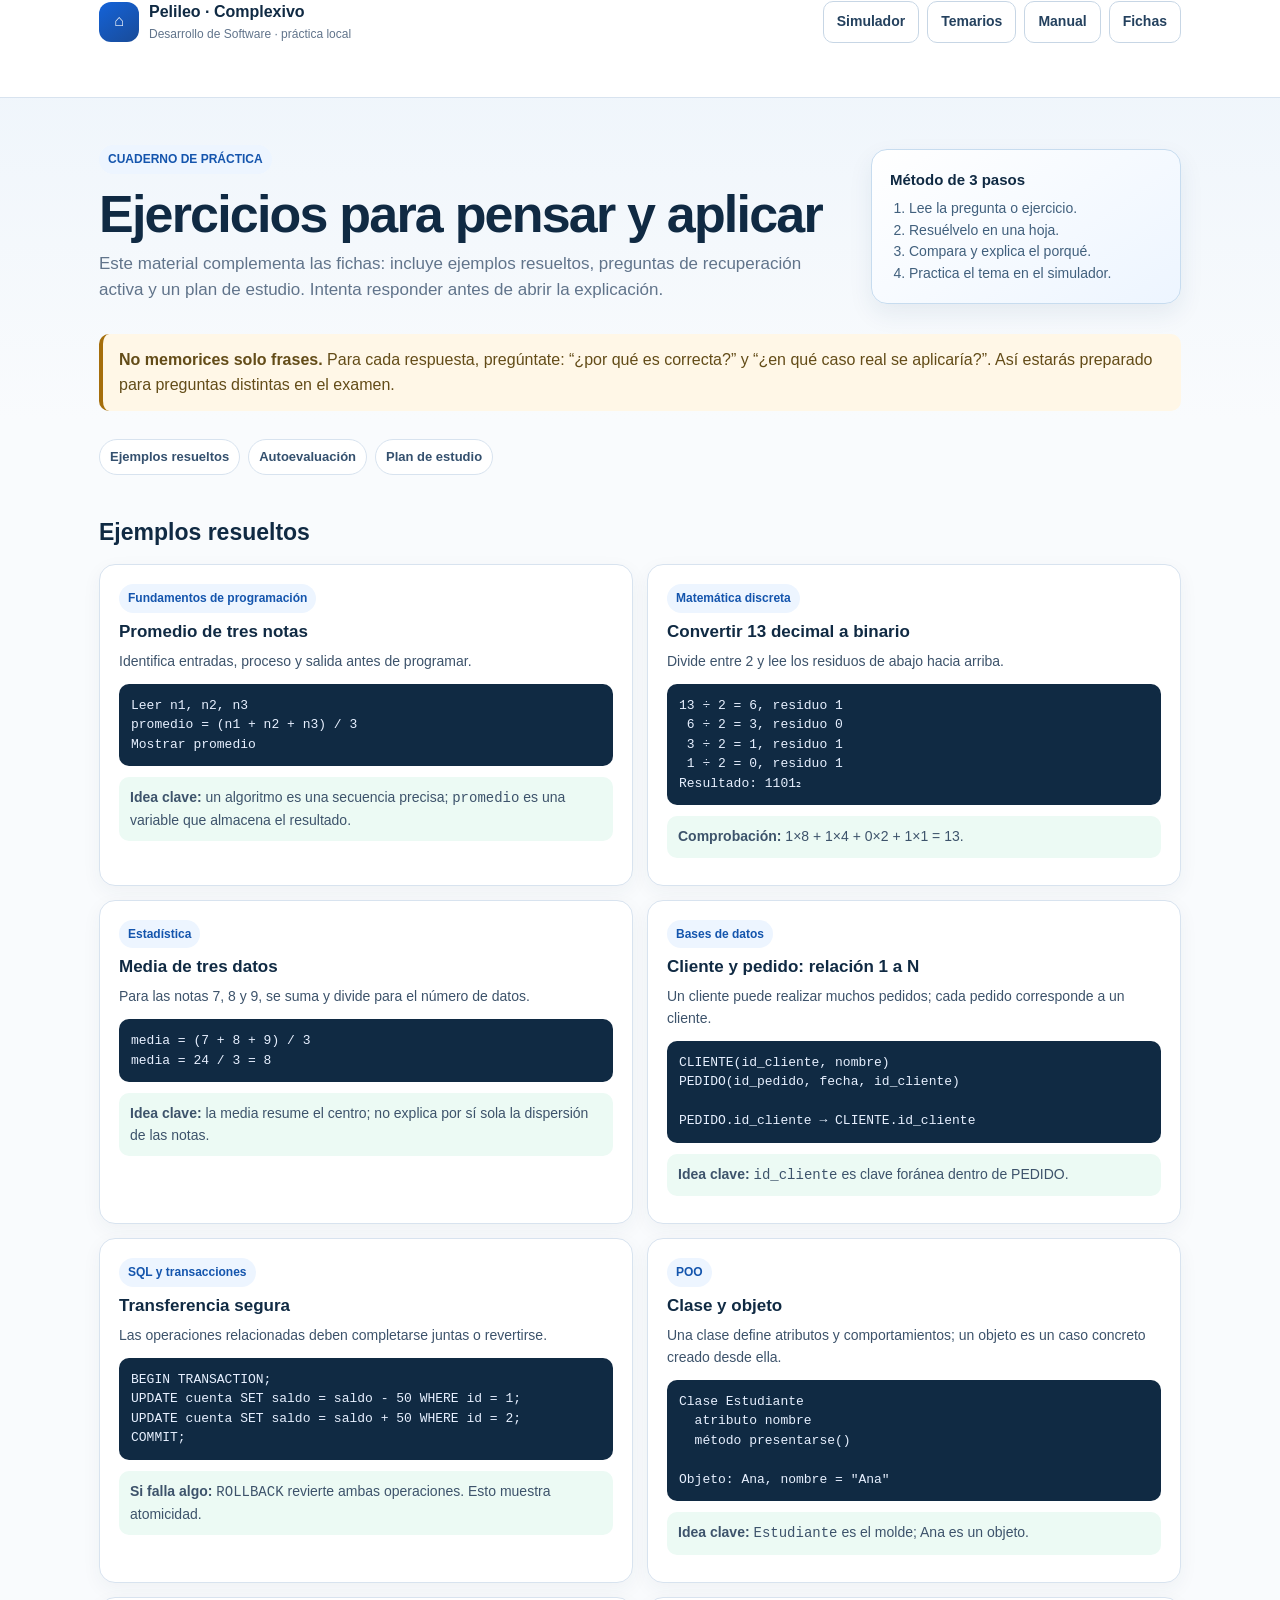
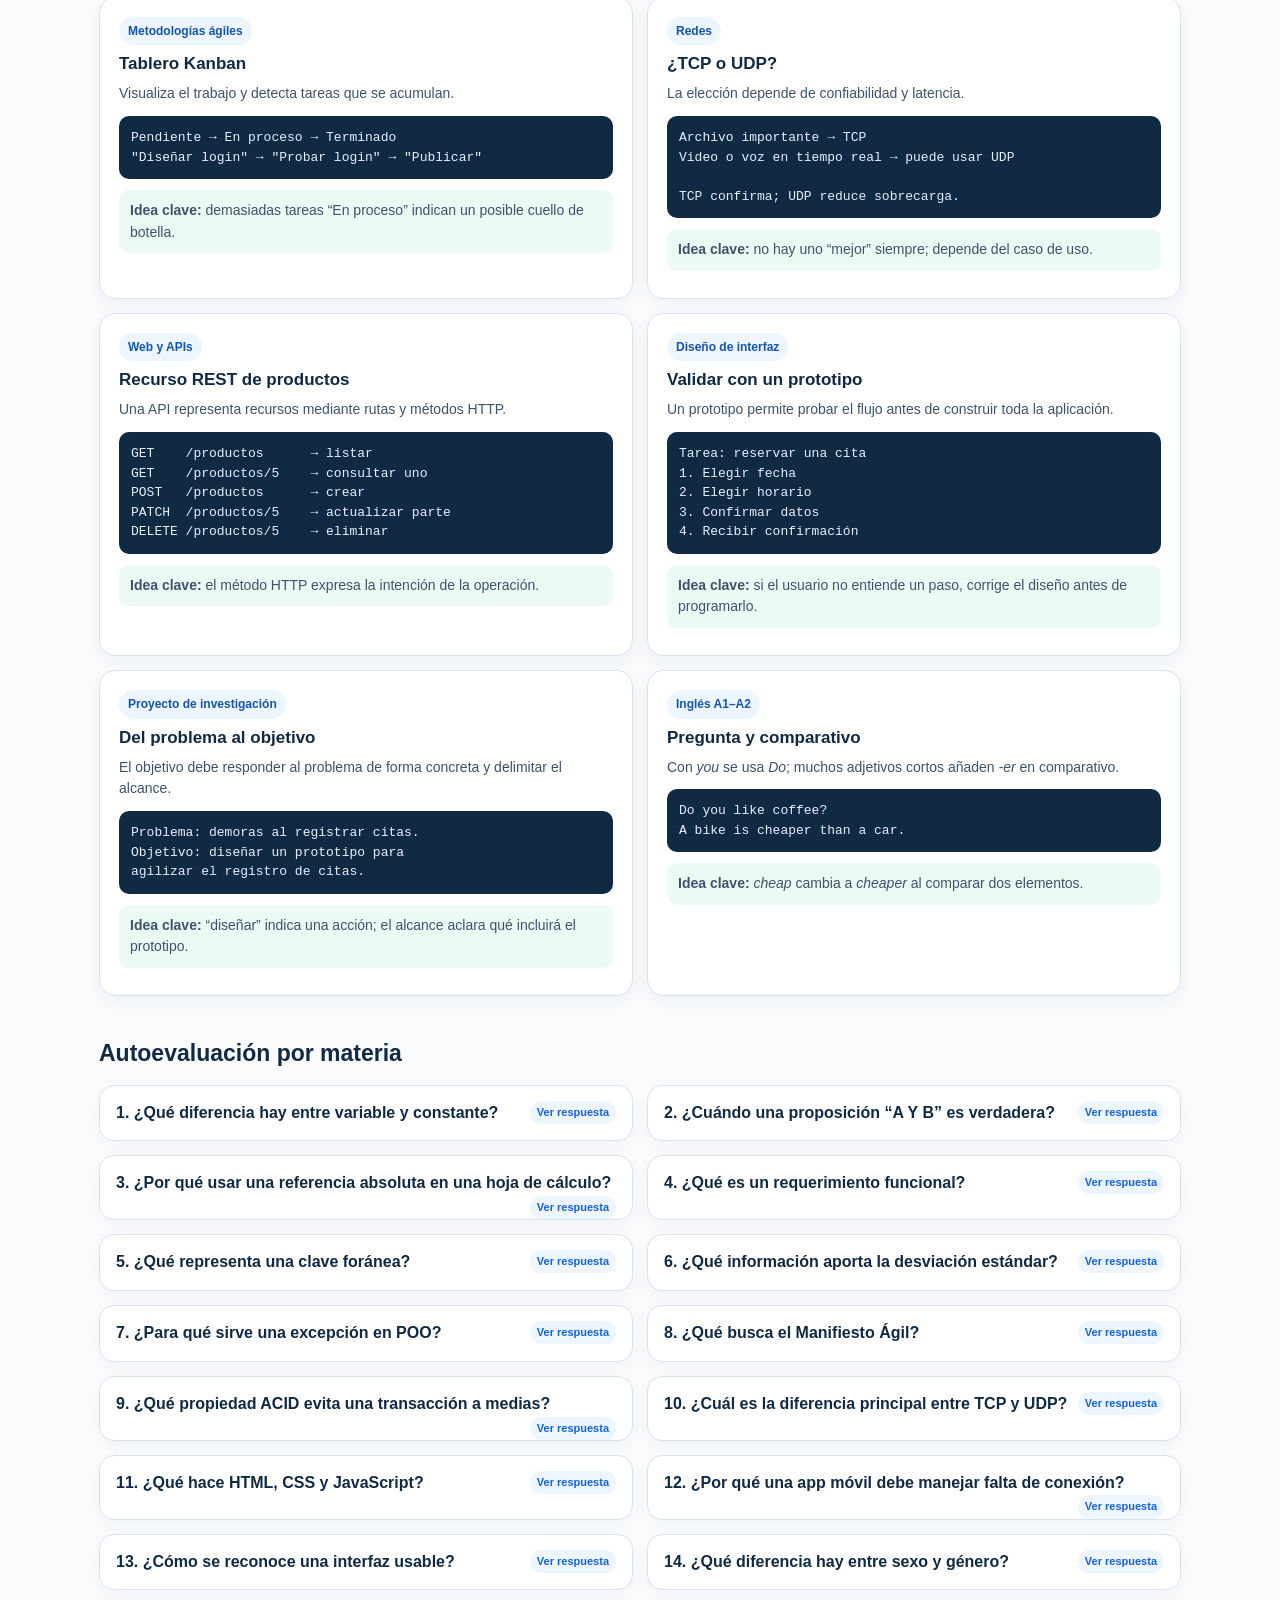
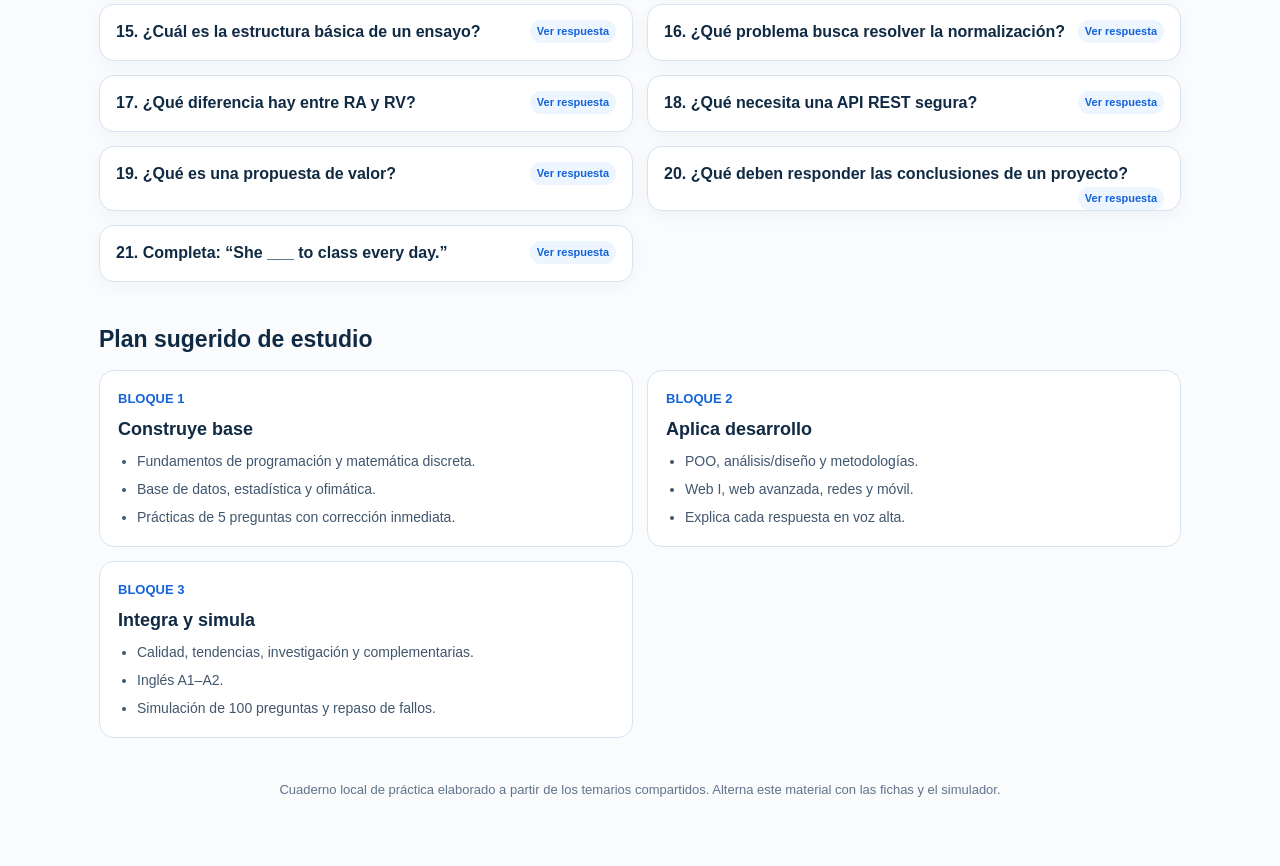
==== Cuaderno-de-Practica.html @ 14f020e8 "Primer commit" ====
<!doctype html>
<html lang="es">
<head>
<meta charset="utf-8"><meta name="viewport" content="width=device-width,initial-scale=1">
<title>Pelileo · Cuaderno de práctica</title>
<style>
:root{--navy:#102a43;--blue:#1463d9;--ink:#102a43;--muted:#61748b;--line:#d8e3ef;--bg:#f5f8fb;--card:#fff;--soft:#edf5ff;--green:#087856;--gold:#a56e0b}*{box-sizing:border-box}body{margin:0;background:linear-gradient(180deg,#edf4fb,#f9fbfd 420px);color:var(--ink);font:16px/1.55 Inter,Segoe UI,Arial,sans-serif}.top{position:sticky;top:0;z-index:5;background:rgba(255,255,255,.96);border-bottom:1px solid var(--line);backdrop-filter:blur(12px)}.wrap{max-width:1130px;margin:auto;padding:0 24px 54px}.top .wrap{min-height:70px;display:flex;align-items:center;justify-content:space-between;gap:14px}.brand{display:flex;align-items:center;gap:10px;font-weight:850}.logo{display:grid;place-items:center;width:40px;height:40px;border-radius:12px;background:linear-gradient(145deg,#1463d9,#194b98);color:#fff}.brand small{display:block;color:var(--muted);font-size:12px;font-weight:400}.links{display:flex;gap:8px;flex-wrap:wrap;justify-content:flex-end}.btn{display:inline-flex;align-items:center;justify-content:center;min-height:42px;padding:9px 13px;border:1px solid #c7d6e5;border-radius:10px;background:#fff;color:#24415e;font-size:14px;font-weight:800;text-decoration:none}.btn:hover{border-color:var(--blue);color:var(--blue)}.hero{padding:47px 0 25px;display:grid;grid-template-columns:1fr 310px;gap:30px;align-items:end}.eyebrow,.kind{display:inline-block;padding:5px 9px;border-radius:999px;background:var(--soft);color:#1455ad;font-size:12px;font-weight:850}.hero h1{margin:13px 0 10px;font-size:clamp(34px,5vw,52px);line-height:1.04;letter-spacing:-1.8px}.hero p{margin:0;max-width:740px;color:var(--muted);font-size:17px}.rule{padding:18px;border:1px solid #c7dcef;border-radius:16px;background:linear-gradient(145deg,#fff,#edf5ff);box-shadow:0 10px 25px rgba(31,62,101,.08)}.rule b{display:block;font-size:15px}.rule ol{margin:7px 0 0;padding-left:19px;color:#41607d;font-size:14px}.notice{margin:5px 0 28px;padding:14px 16px;border-left:4px solid var(--gold);border-radius:10px;background:#fff7e7;color:#634c18}.jump{display:flex;gap:8px;flex-wrap:wrap;margin-bottom:28px}.jump a{padding:7px 10px;border:1px solid var(--line);border-radius:999px;background:#fff;color:#34506e;font-size:13px;font-weight:750;text-decoration:none}.jump a:hover{color:var(--blue);border-color:var(--blue)}h2.group{margin:40px 0 13px;font-size:23px}.examples,.checks,.study-plan{display:grid;grid-template-columns:repeat(2,minmax(0,1fr));gap:14px}.example{padding:19px;border:1px solid var(--line);border-radius:16px;background:#fff;box-shadow:0 6px 19px rgba(30,56,81,.05)}.example h3{margin:8px 0;font-size:17px;line-height:1.3}.example p{margin:8px 0;color:#3d536b;font-size:14px}.example pre{margin:11px 0;padding:12px;overflow:auto;border-radius:10px;background:#102a43;color:#e7f0ff;font:13px/1.5 Consolas,monospace}.answer{padding:10px 11px;border-radius:10px;background:#ecfaf4;color:#076247;font-size:13px}.check{border:1px solid var(--line);border-radius:15px;background:#fff;box-shadow:0 5px 18px rgba(30,56,81,.04);overflow:hidden}.check summary{padding:15px 16px;cursor:pointer;font-weight:830;list-style:none}.check summary::-webkit-details-marker{display:none}.check summary:after{content:'Ver respuesta';float:right;margin-left:10px;padding:3px 7px;border-radius:999px;background:var(--soft);color:var(--blue);font-size:11px}.check[open] summary{border-bottom:1px solid var(--line);background:#fbfdff}.check[open] summary:after{content:'Ocultar'}.content{padding:14px 16px 16px}.content p{margin:0;color:#3d536b;font-size:14px}.content p+p{margin-top:10px}.week{padding:18px;border:1px solid var(--line);border-radius:15px;background:#fff}.week b{display:block;color:var(--blue);font-size:13px;text-transform:uppercase}.week h3{margin:7px 0;font-size:18px}.week ul{margin:0;padding-left:19px;color:#40566e;font-size:14px}.week li+li{margin-top:6px}.footer{margin-top:42px;color:var(--muted);font-size:13px;text-align:center}@media(max-width:850px){.hero{grid-template-columns:1fr}.rule{max-width:390px}.examples,.checks,.study-plan{grid-template-columns:1fr}.wrap{padding-left:18px;padding-right:18px}}@media(max-width:560px){.top .wrap{min-height:62px}.brand small{display:none}.btn{font-size:12px;min-height:38px;padding:8px 10px}.hero{padding-top:34px}.example,.content{padding:15px}.check summary{padding:14px}.notice{font-size:14px}}
</style>
</head>
<body>
<header class="top"><div class="wrap"><div class="brand"><span class="logo">⌂</span><span>Pelileo · Complexivo<small>Desarrollo de Software · práctica local</small></span></div><nav class="links"><a class="btn" href="/">Simulador</a><a class="btn" href="/Guia-de-Temas-Repaso.html">Temarios</a><a class="btn" href="/Manual-de-Estudio-Completo.html">Manual</a><a class="btn" href="/Fichas-de-Repaso.html">Fichas</a></nav></div></header>
<main class="wrap">
<section class="hero"><div><span class="eyebrow">CUADERNO DE PRÁCTICA</span><h1>Ejercicios para pensar y aplicar</h1><p>Este material complementa las fichas: incluye ejemplos resueltos, preguntas de recuperación activa y un plan de estudio. Intenta responder antes de abrir la explicación.</p></div><aside class="rule"><b>Método de 3 pasos</b><ol><li>Lee la pregunta o ejercicio.</li><li>Resuélvelo en una hoja.</li><li>Compara y explica el porqué.</li><li>Practica el tema en el simulador.</li></ol></aside></section>
<p class="notice"><b>No memorices solo frases.</b> Para cada respuesta, pregúntate: “¿por qué es correcta?” y “¿en qué caso real se aplicaría?”. Así estarás preparado para preguntas distintas en el examen.</p>
<nav class="jump"><a href="#resueltos">Ejemplos resueltos</a><a href="#autoevaluacion">Autoevaluación</a><a href="#plan">Plan de estudio</a></nav>

<h2 id="resueltos" class="group">Ejemplos resueltos</h2>
<section class="examples">
<article class="example"><span class="kind">Fundamentos de programación</span><h3>Promedio de tres notas</h3><p>Identifica entradas, proceso y salida antes de programar.</p><pre>Leer n1, n2, n3<br>promedio = (n1 + n2 + n3) / 3<br>Mostrar promedio</pre><p class="answer"><b>Idea clave:</b> un algoritmo es una secuencia precisa; <code>promedio</code> es una variable que almacena el resultado.</p></article>
<article class="example"><span class="kind">Matemática discreta</span><h3>Convertir 13 decimal a binario</h3><p>Divide entre 2 y lee los residuos de abajo hacia arriba.</p><pre>13 ÷ 2 = 6, residuo 1<br> 6 ÷ 2 = 3, residuo 0<br> 3 ÷ 2 = 1, residuo 1<br> 1 ÷ 2 = 0, residuo 1<br>Resultado: 1101₂</pre><p class="answer"><b>Comprobación:</b> 1×8 + 1×4 + 0×2 + 1×1 = 13.</p></article>
<article class="example"><span class="kind">Estadística</span><h3>Media de tres datos</h3><p>Para las notas 7, 8 y 9, se suma y divide para el número de datos.</p><pre>media = (7 + 8 + 9) / 3<br>media = 24 / 3 = 8</pre><p class="answer"><b>Idea clave:</b> la media resume el centro; no explica por sí sola la dispersión de las notas.</p></article>
<article class="example"><span class="kind">Bases de datos</span><h3>Cliente y pedido: relación 1 a N</h3><p>Un cliente puede realizar muchos pedidos; cada pedido corresponde a un cliente.</p><pre>CLIENTE(id_cliente, nombre)<br>PEDIDO(id_pedido, fecha, id_cliente)<br><br>PEDIDO.id_cliente → CLIENTE.id_cliente</pre><p class="answer"><b>Idea clave:</b> <code>id_cliente</code> es clave foránea dentro de PEDIDO.</p></article>
<article class="example"><span class="kind">SQL y transacciones</span><h3>Transferencia segura</h3><p>Las operaciones relacionadas deben completarse juntas o revertirse.</p><pre>BEGIN TRANSACTION;<br>UPDATE cuenta SET saldo = saldo - 50 WHERE id = 1;<br>UPDATE cuenta SET saldo = saldo + 50 WHERE id = 2;<br>COMMIT;</pre><p class="answer"><b>Si falla algo:</b> <code>ROLLBACK</code> revierte ambas operaciones. Esto muestra atomicidad.</p></article>
<article class="example"><span class="kind">POO</span><h3>Clase y objeto</h3><p>Una clase define atributos y comportamientos; un objeto es un caso concreto creado desde ella.</p><pre>Clase Estudiante<br>  atributo nombre<br>  método presentarse()<br><br>Objeto: Ana, nombre = "Ana"</pre><p class="answer"><b>Idea clave:</b> <code>Estudiante</code> es el molde; Ana es un objeto.</p></article>
<article class="example"><span class="kind">Metodologías ágiles</span><h3>Tablero Kanban</h3><p>Visualiza el trabajo y detecta tareas que se acumulan.</p><pre>Pendiente → En proceso → Terminado<br>"Diseñar login" → "Probar login" → "Publicar"</pre><p class="answer"><b>Idea clave:</b> demasiadas tareas “En proceso” indican un posible cuello de botella.</p></article>
<article class="example"><span class="kind">Redes</span><h3>¿TCP o UDP?</h3><p>La elección depende de confiabilidad y latencia.</p><pre>Archivo importante → TCP<br>Video o voz en tiempo real → puede usar UDP<br><br>TCP confirma; UDP reduce sobrecarga.</pre><p class="answer"><b>Idea clave:</b> no hay uno “mejor” siempre; depende del caso de uso.</p></article>
<article class="example"><span class="kind">Web y APIs</span><h3>Recurso REST de productos</h3><p>Una API representa recursos mediante rutas y métodos HTTP.</p><pre>GET    /productos      → listar<br>GET    /productos/5    → consultar uno<br>POST   /productos      → crear<br>PATCH  /productos/5    → actualizar parte<br>DELETE /productos/5    → eliminar</pre><p class="answer"><b>Idea clave:</b> el método HTTP expresa la intención de la operación.</p></article>
<article class="example"><span class="kind">Diseño de interfaz</span><h3>Validar con un prototipo</h3><p>Un prototipo permite probar el flujo antes de construir toda la aplicación.</p><pre>Tarea: reservar una cita<br>1. Elegir fecha<br>2. Elegir horario<br>3. Confirmar datos<br>4. Recibir confirmación</pre><p class="answer"><b>Idea clave:</b> si el usuario no entiende un paso, corrige el diseño antes de programarlo.</p></article>
<article class="example"><span class="kind">Proyecto de investigación</span><h3>Del problema al objetivo</h3><p>El objetivo debe responder al problema de forma concreta y delimitar el alcance.</p><pre>Problema: demoras al registrar citas.<br>Objetivo: diseñar un prototipo para<br>agilizar el registro de citas.</pre><p class="answer"><b>Idea clave:</b> “diseñar” indica una acción; el alcance aclara qué incluirá el prototipo.</p></article>
<article class="example"><span class="kind">Inglés A1–A2</span><h3>Pregunta y comparativo</h3><p>Con <em>you</em> se usa <em>Do</em>; muchos adjetivos cortos añaden <em>-er</em> en comparativo.</p><pre>Do you like coffee?<br>A bike is cheaper than a car.</pre><p class="answer"><b>Idea clave:</b> <em>cheap</em> cambia a <em>cheaper</em> al comparar dos elementos.</p></article>
</section>

<h2 id="autoevaluacion" class="group">Autoevaluación por materia</h2>
<section class="checks">
<details class="check"><summary>1. ¿Qué diferencia hay entre variable y constante?</summary><div class="content"><p>Una variable puede cambiar de valor durante el programa; una constante se mantiene fija dentro del contexto definido.</p><p class="answer"><b>Ejemplo:</b> <code>total</code> cambia al calcularse; un porcentaje de IVA puede tratarse como constante.</p></div></details>
<details class="check"><summary>2. ¿Cuándo una proposición “A Y B” es verdadera?</summary><div class="content"><p>Solo cuando A y B son verdaderas. Si una es falsa, la conjunción completa es falsa.</p><p class="answer"><b>Ejemplo:</b> “Tengo Internet Y el servidor responde” requiere ambas condiciones.</p></div></details>
<details class="check"><summary>3. ¿Por qué usar una referencia absoluta en una hoja de cálculo?</summary><div class="content"><p>Para mantener fija una celda al copiar una fórmula a otras posiciones.</p><p class="answer"><b>Ejemplo:</b> <code>=B2*$E$1</code> conserva fijo el porcentaje de E1.</p></div></details>
<details class="check"><summary>4. ¿Qué es un requerimiento funcional?</summary><div class="content"><p>Describe una función o servicio que el sistema debe proporcionar; un no funcional describe una cualidad o restricción.</p><p class="answer"><b>Ejemplo:</b> “Registrar usuario” es funcional; “responder en menos de 2 segundos” es no funcional.</p></div></details>
<details class="check"><summary>5. ¿Qué representa una clave foránea?</summary><div class="content"><p>Es un campo que referencia la clave primaria de otra tabla y permite relacionar registros.</p><p class="answer"><b>Ejemplo:</b> <code>pedido.id_cliente</code> referencia <code>cliente.id_cliente</code>.</p></div></details>
<details class="check"><summary>6. ¿Qué información aporta la desviación estándar?</summary><div class="content"><p>Indica cuánto tienden a alejarse los datos de su media. Una desviación mayor suele significar mayor variabilidad.</p><p class="answer"><b>Recuerda:</b> interpreta media y dispersión de manera conjunta.</p></div></details>
<details class="check"><summary>7. ¿Para qué sirve una excepción en POO?</summary><div class="content"><p>Representa un error o condición excepcional que puede manejarse sin detener la aplicación de forma descontrolada.</p><p class="answer"><b>Ejemplo:</b> capturar el error al abrir un archivo inexistente y mostrar un aviso.</p></div></details>
<details class="check"><summary>8. ¿Qué busca el Manifiesto Ágil?</summary><div class="content"><p>Promueve colaboración, entrega frecuente de software útil, adaptación al cambio y comunicación con personas involucradas.</p><p class="answer"><b>Recuerda:</b> ágil no significa trabajar sin planificación ni documentación.</p></div></details>
<details class="check"><summary>9. ¿Qué propiedad ACID evita una transacción a medias?</summary><div class="content"><p>La atomicidad: una transacción se completa por entero o se revierte por completo.</p><p class="answer"><b>Ejemplo:</b> una transferencia no debe descontar dinero sin acreditarlo en destino.</p></div></details>
<details class="check"><summary>10. ¿Cuál es la diferencia principal entre TCP y UDP?</summary><div class="content"><p>TCP entrega datos de manera confiable con conexión, confirmaciones y retransmisiones; UDP no garantiza entrega, pero tiene menor sobrecarga.</p><p class="answer"><b>Aplica:</b> TCP suele servir para archivos; UDP puede ser útil en tiempo real.</p></div></details>
<details class="check"><summary>11. ¿Qué hace HTML, CSS y JavaScript?</summary><div class="content"><p>HTML estructura contenido, CSS define presentación y JavaScript agrega comportamiento e interacción.</p><p class="answer"><b>Ejemplo:</b> un formulario usa HTML, tiene estilo con CSS y se valida con JavaScript.</p></div></details>
<details class="check"><summary>12. ¿Por qué una app móvil debe manejar falta de conexión?</summary><div class="content"><p>Porque la conectividad puede ser intermitente. La app debe informar, guardar localmente o sincronizar cuando exista red.</p><p class="answer"><b>Idea clave:</b> no asumir conexión constante evita pérdida de datos.</p></div></details>
<details class="check"><summary>13. ¿Cómo se reconoce una interfaz usable?</summary><div class="content"><p>Permite completar tareas con eficacia, eficiencia y satisfacción, con errores mínimos y comprensión clara.</p><p class="answer"><b>Ejemplo:</b> etiquetas claras, retroalimentación y navegación consistente mejoran la usabilidad.</p></div></details>
<details class="check"><summary>14. ¿Qué diferencia hay entre sexo y género?</summary><div class="content"><p>Sexo se relaciona con características biológicas; género se refiere a roles, identidades y construcciones sociales.</p><p class="answer"><b>Aplica:</b> distinguirlos ayuda a evitar estereotipos y promover equidad.</p></div></details>
<details class="check"><summary>15. ¿Cuál es la estructura básica de un ensayo?</summary><div class="content"><p>Introducción con tema o tesis, desarrollo con argumentos y evidencia, y conclusión que sintetiza la postura.</p><p class="answer"><b>Consejo:</b> cada párrafo debe aportar una idea conectada con la tesis.</p></div></details>
<details class="check"><summary>16. ¿Qué problema busca resolver la normalización?</summary><div class="content"><p>Busca disminuir redundancia y anomalías al insertar, actualizar o eliminar datos, organizando tablas según dependencias.</p><p class="answer"><b>Ejemplo:</b> evitar repetir datos completos de un cliente en cada pedido.</p></div></details>
<details class="check"><summary>17. ¿Qué diferencia hay entre RA y RV?</summary><div class="content"><p>La realidad aumentada añade contenido digital sobre el mundo real; la virtual crea un entorno digital inmersivo.</p><p class="answer"><b>Ejemplo:</b> un filtro de cámara es RA; un visor inmersivo representa RV.</p></div></details>
<details class="check"><summary>18. ¿Qué necesita una API REST segura?</summary><div class="content"><p>Autenticación, autorización, validación de datos, manejo seguro de errores y HTTPS en un entorno real.</p><p class="answer"><b>Recuerda:</b> un JWT firmado no debe contener secretos, porque su contenido puede leerse si no está cifrado.</p></div></details>
<details class="check"><summary>19. ¿Qué es una propuesta de valor?</summary><div class="content"><p>Explica por qué una solución es útil para un segmento de clientes y qué necesidad resuelve de manera diferenciada.</p><p class="answer"><b>Ejemplo:</b> “Entregar productos locales frescos a domicilio el mismo día”.</p></div></details>
<details class="check"><summary>20. ¿Qué deben responder las conclusiones de un proyecto?</summary><div class="content"><p>Deben responder objetivos usando resultados obtenidos, sin inventar información nueva ni repetir solamente la introducción.</p><p class="answer"><b>Consejo:</b> relaciona cada conclusión con evidencia o indicador del proyecto.</p></div></details>
<details class="check"><summary>21. Completa: “She ___ to class every day.”</summary><div class="content"><p>La respuesta es <em>goes</em>, porque con <em>she</em> en presente simple se usa la tercera persona singular.</p><p class="answer"><b>Oración:</b> <em>She goes to class every day.</em></p></div></details>
</section>

<h2 id="plan" class="group">Plan sugerido de estudio</h2>
<section class="study-plan"><article class="week"><b>Bloque 1</b><h3>Construye base</h3><ul><li>Fundamentos de programación y matemática discreta.</li><li>Base de datos, estadística y ofimática.</li><li>Prácticas de 5 preguntas con corrección inmediata.</li></ul></article><article class="week"><b>Bloque 2</b><h3>Aplica desarrollo</h3><ul><li>POO, análisis/diseño y metodologías.</li><li>Web I, web avanzada, redes y móvil.</li><li>Explica cada respuesta en voz alta.</li></ul></article><article class="week"><b>Bloque 3</b><h3>Integra y simula</h3><ul><li>Calidad, tendencias, investigación y complementarias.</li><li>Inglés A1–A2.</li><li>Simulación de 100 preguntas y repaso de fallos.</li></ul></article></section>
<p class="footer">Cuaderno local de práctica elaborado a partir de los temarios compartidos. Alterna este material con las fichas y el simulador.</p>
</main>
</body>
</html>
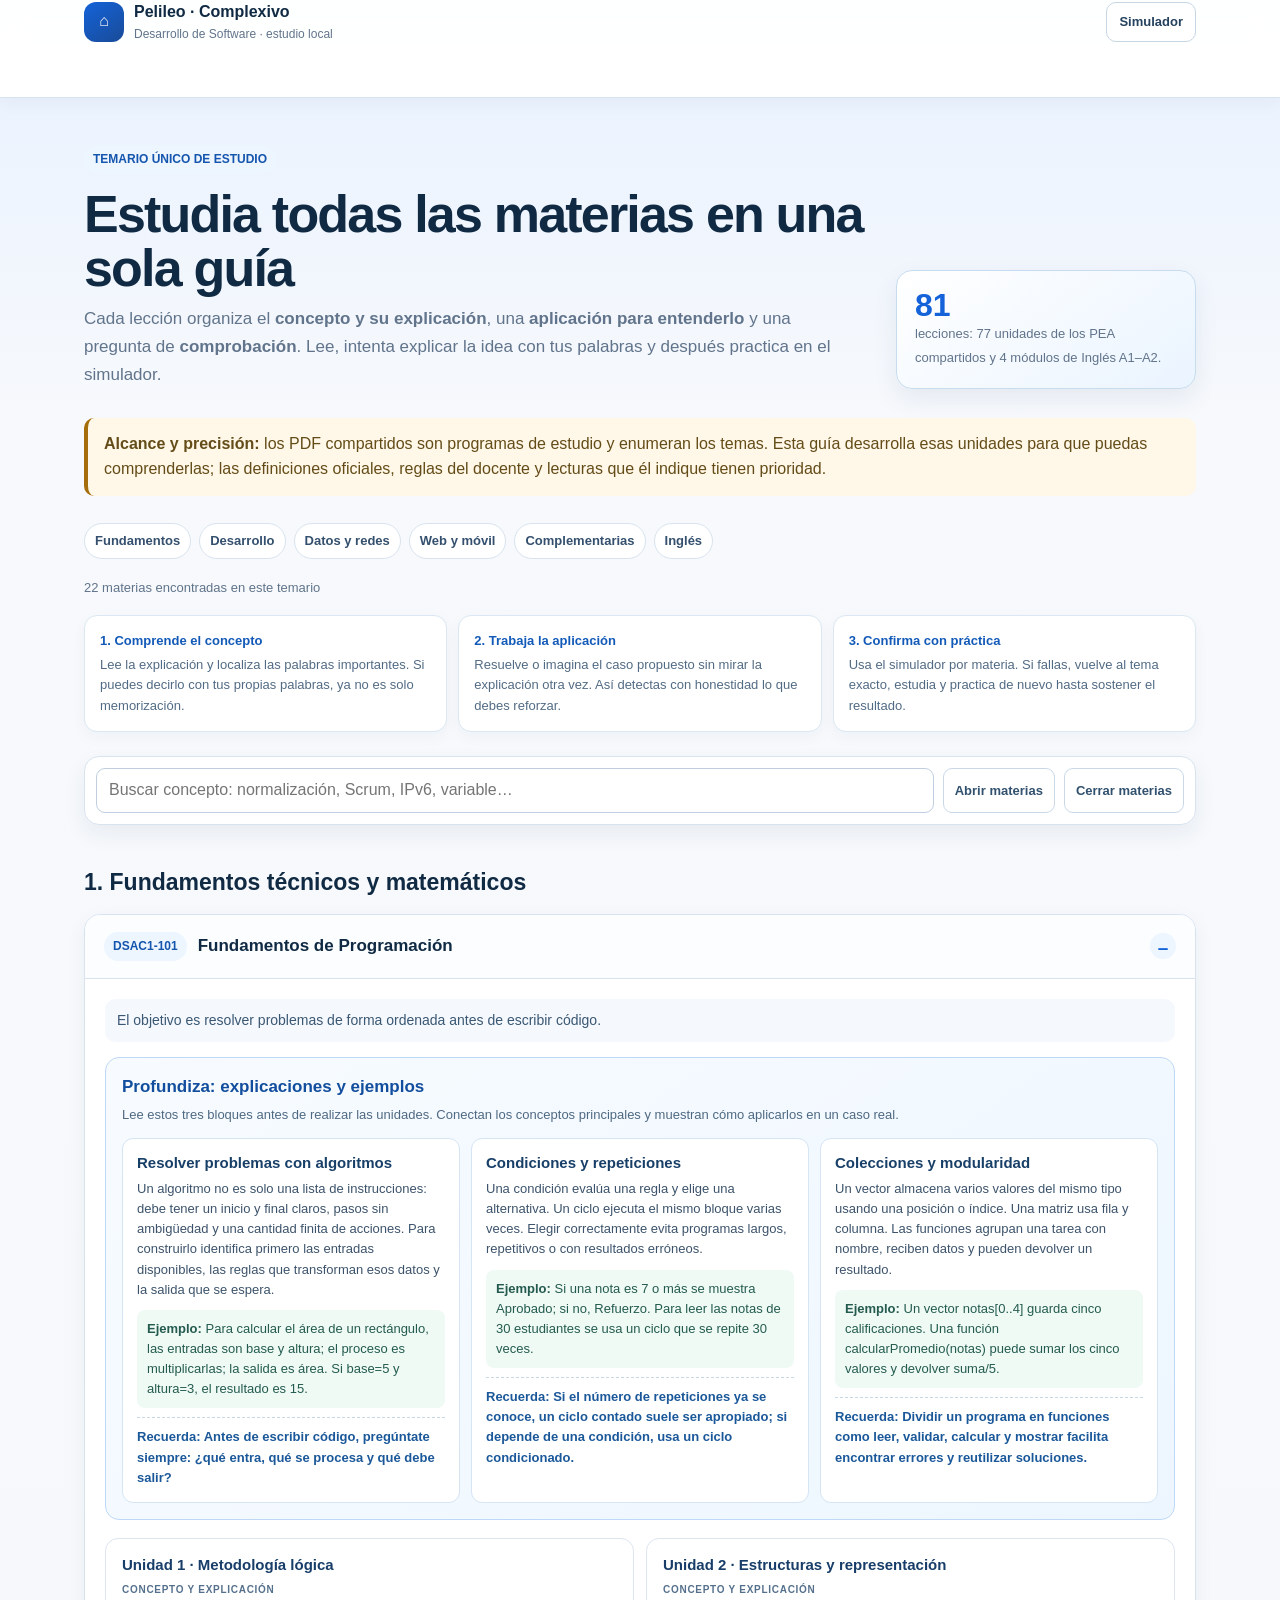
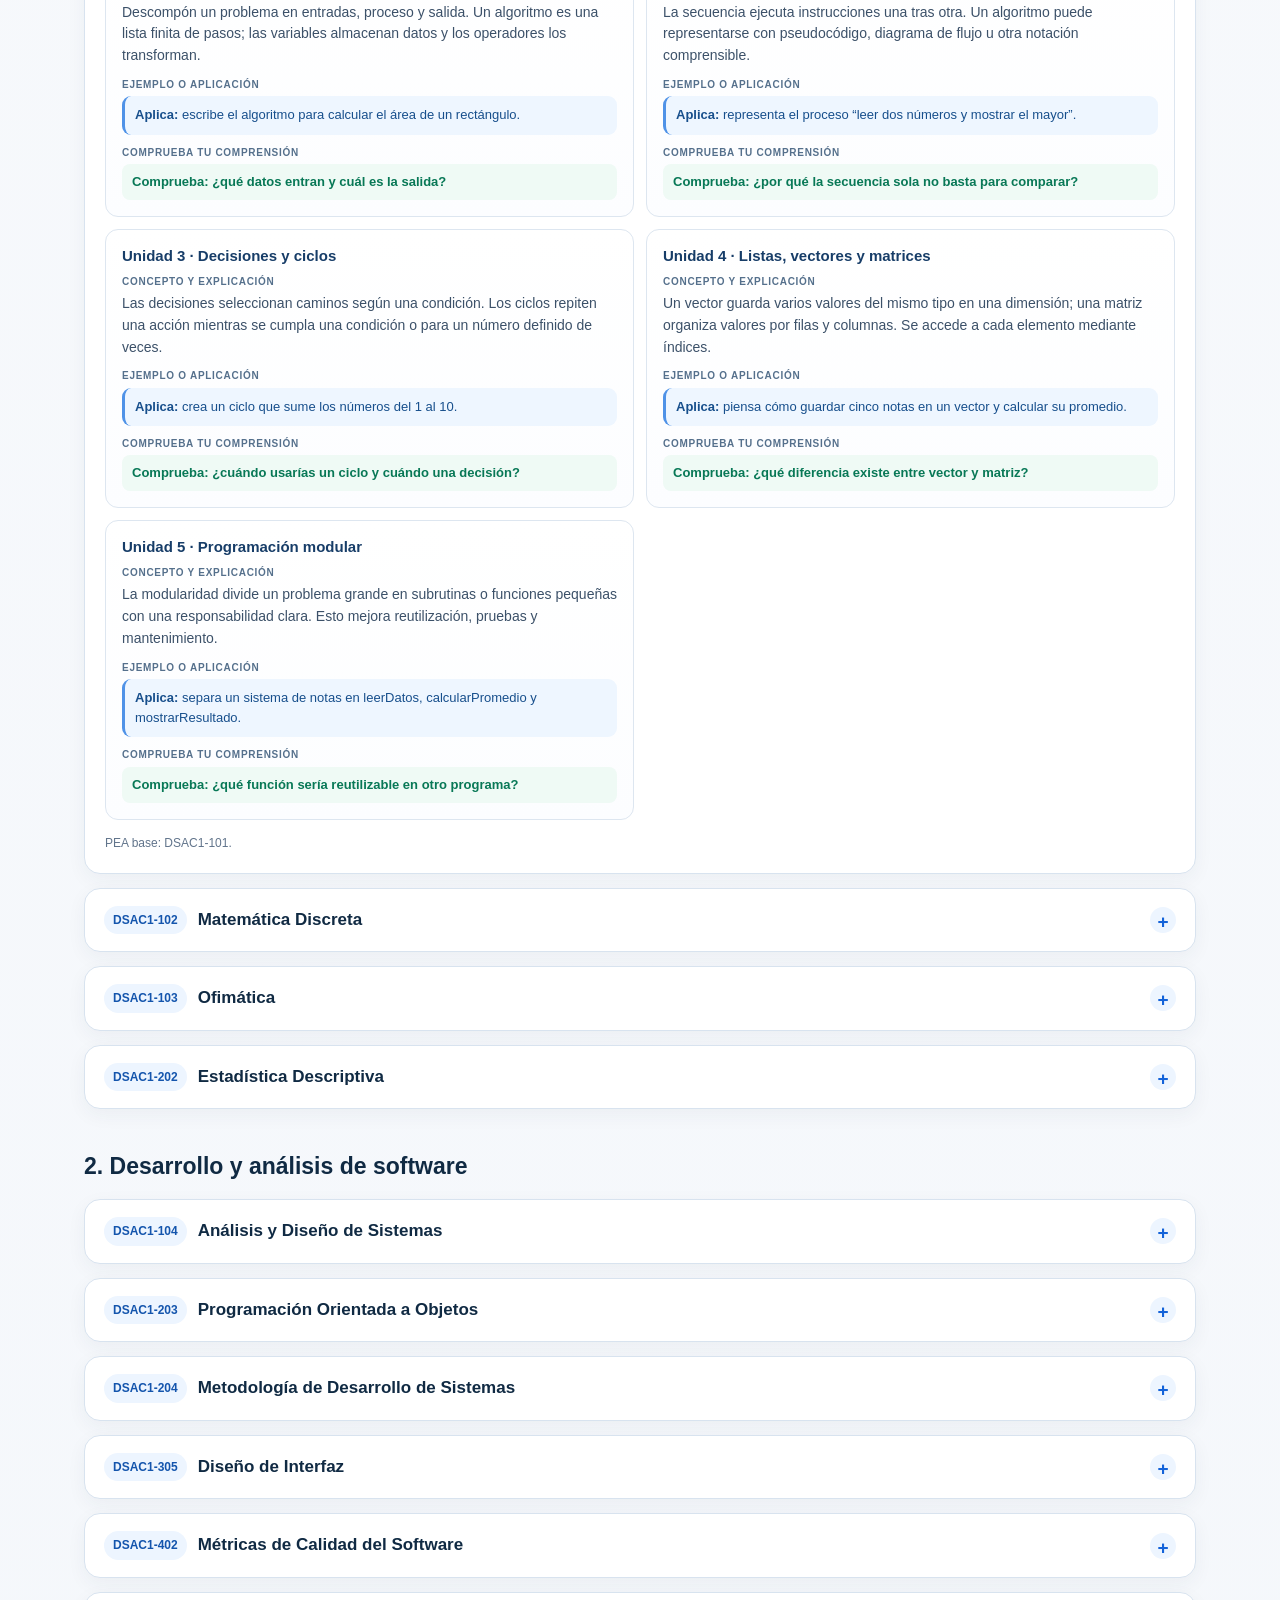
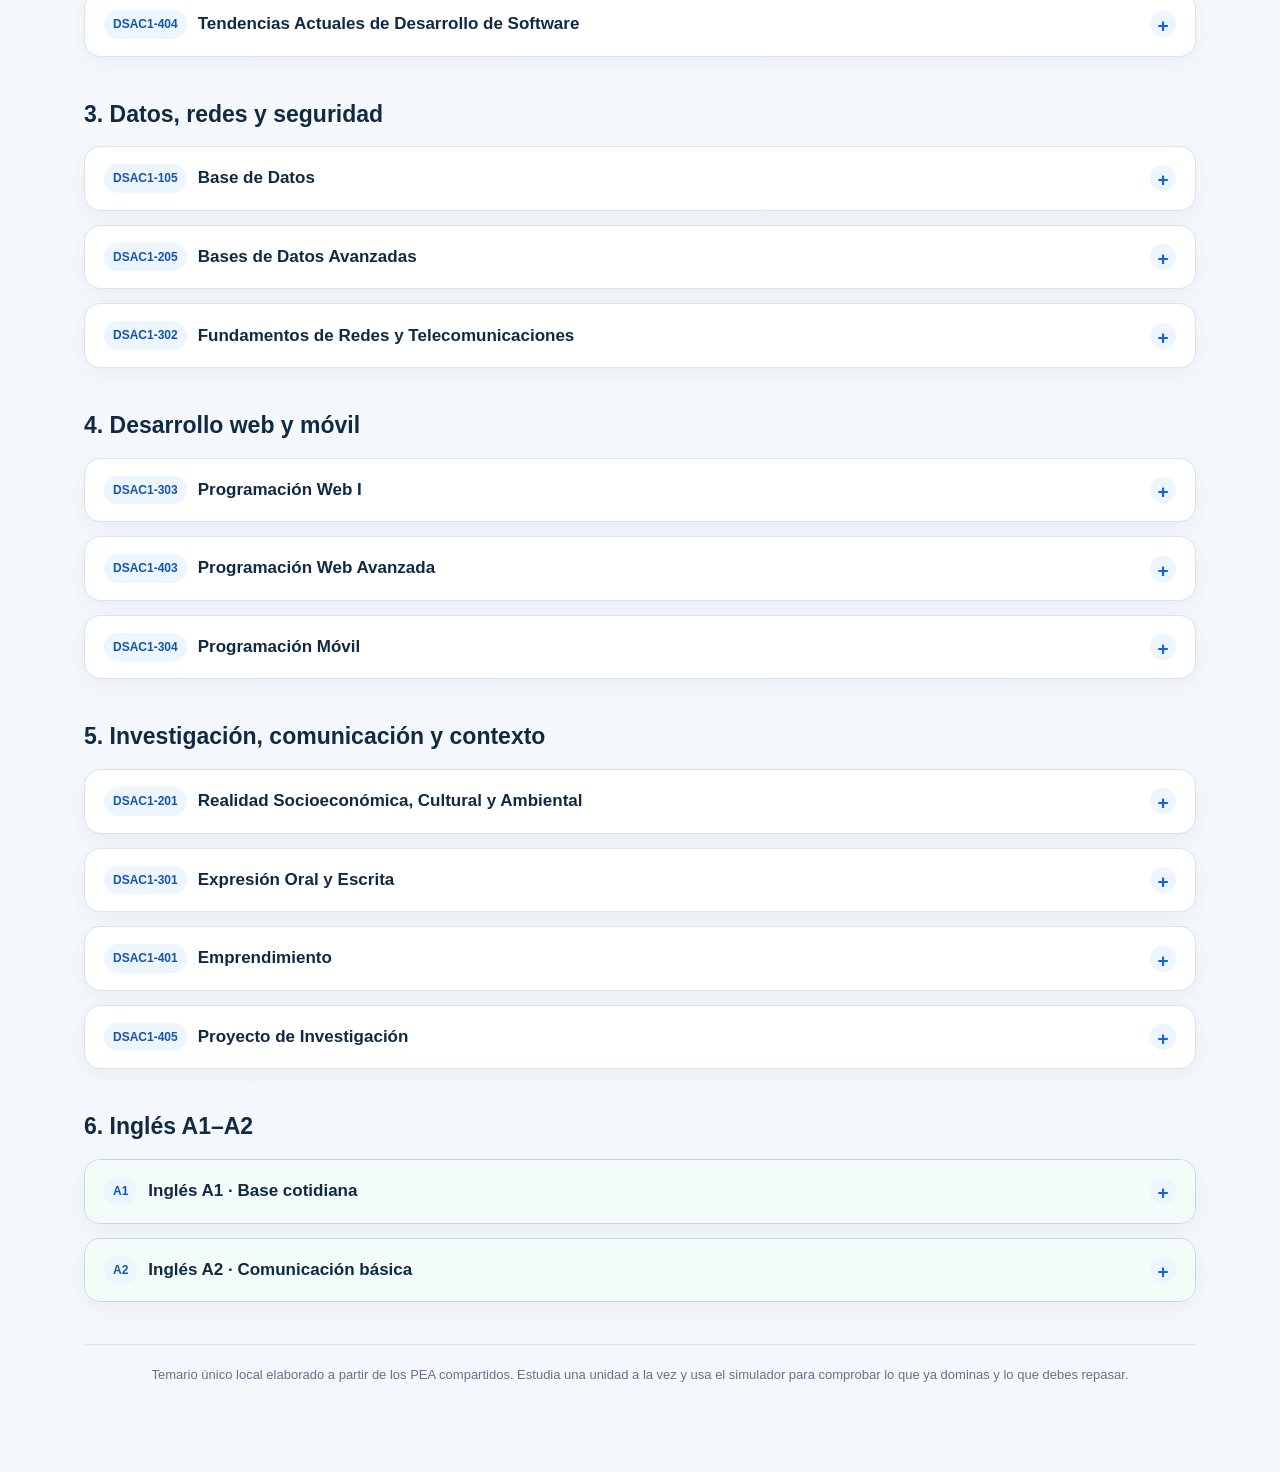
==== commit 7a3296fc: "Ampliar temario único de estudio" ====
--- a/Cuaderno-de-Practica.html
+++ b/Cuaderno-de-Practica.html
@@ -1,6 +1,8 @@
 <!doctype html>
 <html lang="es">
 <head>
+<meta http-equiv="refresh" content="0; url=/Manual-de-Estudio-Completo.html">
+<script>window.location.replace("/Manual-de-Estudio-Completo.html");</script>
 <meta charset="utf-8"><meta name="viewport" content="width=device-width,initial-scale=1">
 <title>Pelileo · Cuaderno de práctica</title>
 <style>
